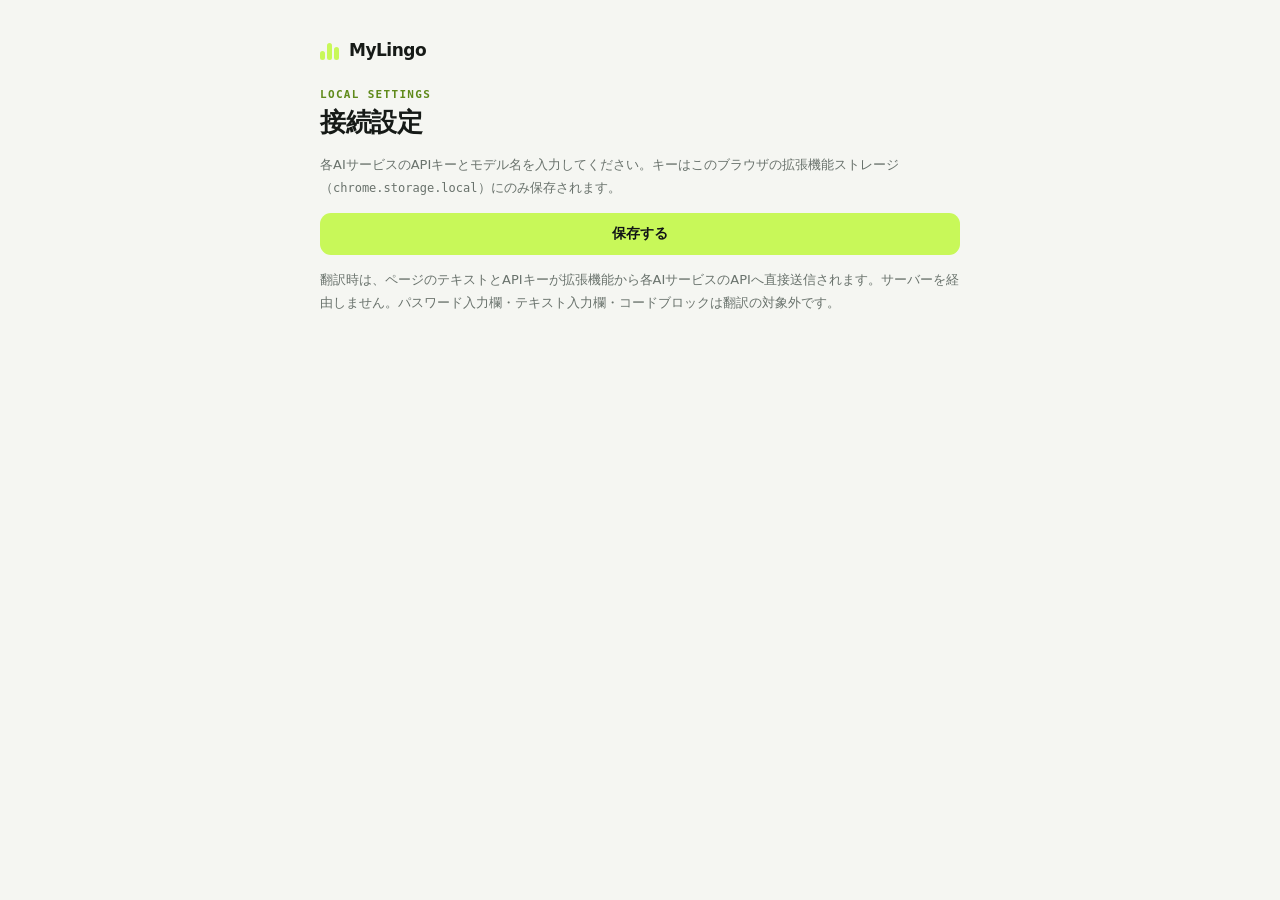
==== extension/options.html @ 5a867156 "Webページを翻訳するChrome拡張機能を追加 ChatGPT / Claude / Gemini を切り替えてページ全体を翻訳し、原文に戻せる Manifest V3 拡張機能を extensio" ====
<!doctype html>
<html lang="ja">
  <head>
    <meta charset="UTF-8" />
    <title>MyLingo 設定</title>
    <link rel="stylesheet" href="ui.css" />
  </head>
  <body class="options">
    <main class="options-shell">
      <header class="options-head">
        <span class="brand"><span class="brand-mark"><i></i><i></i><i></i></span>MyLingo</span>
        <p class="eyebrow">LOCAL SETTINGS</p>
        <h1>接続設定</h1>
        <p class="settings-description">各AIサービスのAPIキーとモデル名を入力してください。キーはこのブラウザの拡張機能ストレージ（<code>chrome.storage.local</code>）にのみ保存されます。</p>
      </header>

      <form id="settingsForm">
        <div id="providerFields"></div>
        <button type="submit" class="primary-button">保存する</button>
      </form>

      <p class="security-note">翻訳時は、ページのテキストとAPIキーが拡張機能から各AIサービスのAPIへ直接送信されます。サーバーを経由しません。パスワード入力欄・テキスト入力欄・コードブロックは翻訳の対象外です。</p>
    </main>
    <div id="toast" class="toast" role="status"></div>
    <script type="module" src="options.js"></script>
  </body>
</html>
---- extension/ui.css ----
:root { color-scheme:dark; --bg:#111516; --surface:#171c1d; --surface-2:#1c2223; --line:#2a3233; --text:#edf0ea; --text-secondary:#cbd1cd; --muted:#8f9894; --placeholder:#66706d; --chip-bg:#141819; --chip-active-bg:#2a3030; --input-bg:#121617; --input-btn-bg:#202627; --input-btn-text:#aeb5b2; --lime:#c8f859; --lime-dark:#a9d54a; --lime-ink:#c8f859; --lime-border:#c8f85955; --warn:#f5c26b; --error:#ff8f8f; }
@media (prefers-color-scheme: light) {
  :root { color-scheme:light; --bg:#f5f6f2; --surface:#ffffff; --surface-2:#eef1ea; --line:#dde2d9; --text:#161a17; --text-secondary:#3d453f; --muted:#69726c; --placeholder:#8a938c; --chip-bg:#eef1ea; --chip-active-bg:#ffffff; --input-bg:#f2f4ef; --input-btn-bg:#e6e9e1; --input-btn-text:#4b5349; --lime-ink:#5f8a1a; --lime-border:#5f8a1a40; --warn:#a46200; --error:#c62828; }
}
* { box-sizing:border-box; }
body { margin:0; color:var(--text); background:var(--bg); font-family:Manrope,"Noto Sans JP","Hiragino Sans","Yu Gothic UI",system-ui,sans-serif; }
button,input,select { font:inherit; } button { color:inherit; cursor:pointer; }

.brand { display:flex; align-items:center; gap:9px; font-size:17px; font-weight:800; letter-spacing:-.5px; }
.brand-mark { width:20px; height:20px; display:flex; gap:2px; align-items:flex-end; } .brand-mark i { width:5px; border-radius:4px; background:var(--lime); display:block; } .brand-mark i:nth-child(1){height:9px}.brand-mark i:nth-child(2){height:17px}.brand-mark i:nth-child(3){height:13px}
.icon-button { border:1px solid transparent; background:transparent; border-radius:9px; padding:6px; display:grid; place-items:center; color:var(--text-secondary); } .icon-button:hover { background:var(--surface-2); border-color:var(--line); } .icon-button svg { width:19px; height:19px; fill:none; stroke:currentColor; stroke-width:1.7; stroke-linecap:round; stroke-linejoin:round; }
.provider-orb { width:18px; height:18px; display:grid; place-items:center; border-radius:50%; font-size:12px; line-height:1; flex:none; } .openai{color:#101516;background:#e7eee7}.anthropic{color:#151617;background:#dfb594;font-size:10px}.gemini{color:#152140;background:linear-gradient(135deg,#80c7ff,#d6aaff)}
.field-label { display:block; color:var(--muted); font-size:12px; font-weight:700; letter-spacing:.03em; }
.primary-button { width:100%; border:0; border-radius:11px; padding:12px; background:var(--lime); color:#111516; font-weight:800; font-size:14px; transition:.2s; } .primary-button:hover { background:var(--lime-dark); } .primary-button:disabled { opacity:.45; cursor:not-allowed; }
.model-label { font-family:"DM Mono",ui-monospace,monospace; font-size:10px; letter-spacing:.06em; color:var(--lime-ink); border:1px solid var(--lime-border); padding:4px 8px; border-radius:99px; max-width:170px; overflow:hidden; text-overflow:ellipsis; white-space:nowrap; }

/* Popup */
.popup { width:340px; padding:14px 16px 12px; display:flex; flex-direction:column; gap:12px; }
.topbar { display:flex; align-items:center; justify-content:space-between; }
.provider-switcher { display:grid; grid-template-columns:repeat(3,1fr); gap:3px; padding:4px; border:1px solid var(--line); border-radius:12px; background:var(--chip-bg); }
.provider { border:0; background:transparent; border-radius:8px; color:var(--muted); display:flex; gap:6px; align-items:center; justify-content:center; padding:8px 4px; font-weight:700; font-size:12px; transition:.2s; } .provider:hover { color:var(--text); } .provider.active { background:var(--chip-active-bg); color:var(--text); box-shadow:0 1px 2px #0005; }
.field-row { display:flex; align-items:center; justify-content:space-between; gap:12px; }
.select { flex:1; max-width:200px; border:1px solid var(--line); background:var(--surface-2); color:var(--text-secondary); font-size:12px; padding:7px 8px; border-radius:8px; }
.progress { height:4px; border-radius:99px; background:var(--surface-2); overflow:hidden; margin-top:-4px; } .progress span { display:block; height:100%; width:0; background:var(--lime); transition:width .3s; }
.status { margin:0; min-height:1em; font-size:12px; line-height:1.6; color:var(--text-secondary); white-space:pre-wrap; word-break:break-word; } .status:empty { display:none; } .status.ok { color:var(--lime-ink); } .status.warn { color:var(--warn); } .status.error { color:var(--error); }
.popup-footer { display:flex; align-items:center; justify-content:space-between; padding-top:10px; border-top:1px solid var(--line); color:var(--muted); font-size:11px; }

/* Options */
.options { min-height:100vh; }
.options-shell { width:min(640px, calc(100% - 32px)); margin:0 auto; padding:40px 0 60px; }
.options-head h1 { margin:4px 0 10px; font-size:26px; letter-spacing:-.5px; } .options-head .brand { margin-bottom:28px; }
.eyebrow { margin:0; color:var(--lime-ink); font:700 11px "DM Mono",ui-monospace,monospace; letter-spacing:.12em; }
.settings-description,.security-note { color:var(--muted); font-size:13px; line-height:1.8; } code { font-size:12px; }
.provider-card { margin:18px 0; padding:20px; border:1px solid var(--line); border-radius:16px; background:var(--surface); display:flex; flex-direction:column; gap:8px; }
.provider-card h2 { margin:0 0 6px; display:flex; align-items:center; gap:10px; font-size:16px; } .provider-card .field-label { margin-top:6px; }
.key-field { display:flex; border:1px solid var(--line); border-radius:10px; background:var(--input-bg); overflow:hidden; } .key-field input { flex:1; min-width:0; border:0; outline:0; background:transparent; color:var(--text); padding:11px 12px; } .key-field button { border:0; background:var(--input-btn-bg); color:var(--input-btn-text); padding:0 14px; font-size:12px; font-weight:700; }
.model-input { border:1px solid var(--line); border-radius:10px; background:var(--input-bg); color:var(--text); padding:11px 12px; outline:0; font-family:"DM Mono",ui-monospace,monospace; font-size:13px; } .model-input:focus,.key-field:focus-within { border-color:var(--lime-border); }
input::placeholder { color:var(--placeholder); }
.toast { position:fixed; left:50%; bottom:28px; transform:translate(-50%,20px); opacity:0; pointer-events:none; padding:10px 16px; border-radius:10px; background:var(--text); color:var(--bg); font-size:13px; font-weight:700; transition:.25s; } .toast.show { opacity:1; transform:translate(-50%,0); }
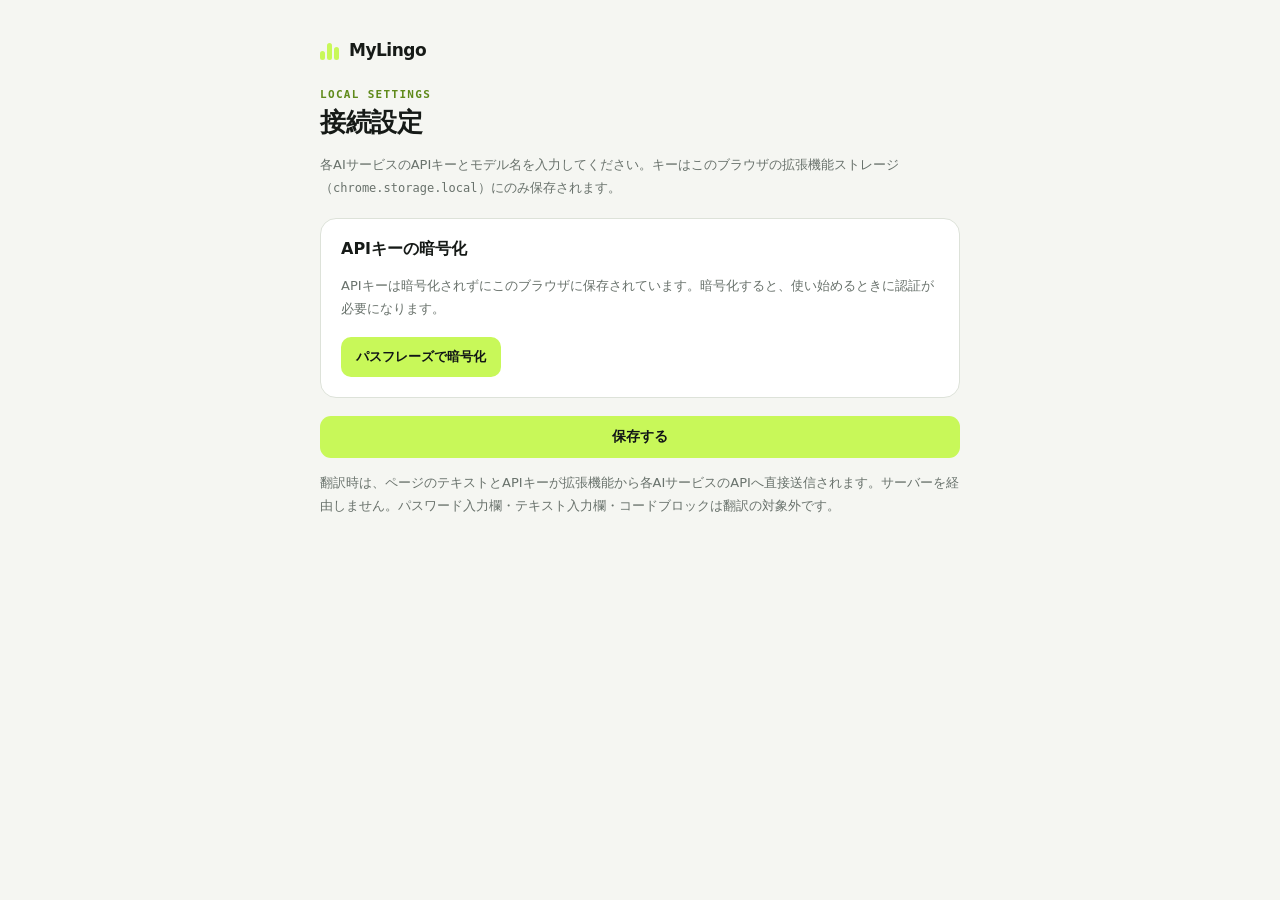
==== commit d6fc9b7b: "APIキーをパスキーまたはパスフレーズで暗号化して保存できるようにする Webアプリと拡張機能の設定画面に「APIキーの暗号化」を追加。パスキー （WebAuthn PRF、Touch ID など）ま" ====
--- a/extension/options.html
+++ b/extension/options.html
@@ -14,6 +14,11 @@
         <p class="settings-description">各AIサービスのAPIキーとモデル名を入力してください。キーはこのブラウザの拡張機能ストレージ（<code>chrome.storage.local</code>）にのみ保存されます。</p>
       </header>
 
+      <section class="provider-card vault" aria-labelledby="vaultTitle">
+        <h2 id="vaultTitle">APIキーの暗号化</h2>
+        <div id="vaultPanel"></div>
+      </section>
+
       <form id="settingsForm">
         <div id="providerFields"></div>
         <button type="submit" class="primary-button">保存する</button>
@@ -22,6 +27,7 @@
       <p class="security-note">翻訳時は、ページのテキストとAPIキーが拡張機能から各AIサービスのAPIへ直接送信されます。サーバーを経由しません。パスワード入力欄・テキスト入力欄・コードブロックは翻訳の対象外です。</p>
     </main>
     <div id="toast" class="toast" role="status"></div>
+    <script src="lib/vault.js"></script>
     <script type="module" src="options.js"></script>
   </body>
 </html>
--- a/extension/ui.css
+++ b/extension/ui.css
@@ -37,3 +37,12 @@
 .model-input { border:1px solid var(--line); border-radius:10px; background:var(--input-bg); color:var(--text); padding:11px 12px; outline:0; font-family:"DM Mono",ui-monospace,monospace; font-size:13px; } .model-input:focus,.key-field:focus-within { border-color:var(--lime-border); }
 input::placeholder { color:var(--placeholder); }
 .toast { position:fixed; left:50%; bottom:28px; transform:translate(-50%,20px); opacity:0; pointer-events:none; padding:10px 16px; border-radius:10px; background:var(--text); color:var(--bg); font-size:13px; font-weight:700; transition:.25s; } .toast.show { opacity:1; transform:translate(-50%,0); }
+.hint { font-weight:500; color:var(--placeholder); margin-left:6px; letter-spacing:0; }
+.vault-status { margin:0 0 4px; font-size:13px; line-height:1.8; color:var(--muted); } .vault-status.ok { color:var(--lime-ink); } .vault-status.warn { color:var(--warn); }
+.vault-input { border:1px solid var(--line); border-radius:10px; background:var(--input-bg); color:var(--text); padding:11px 12px; outline:0; font-family:"DM Mono",ui-monospace,monospace; font-size:13px; } .vault-input:focus { border-color:var(--lime-border); }
+.vault-buttons { display:flex; flex-wrap:wrap; gap:8px; margin-top:4px; }
+.vault-button { border:1px solid var(--line); border-radius:10px; padding:10px 14px; background:var(--input-btn-bg); color:var(--text-secondary); font-size:13px; font-weight:700; } .vault-button.primary { border-color:transparent; background:var(--lime); color:#111516; } .vault-button.primary:hover { background:var(--lime-dark); }
+.vault-button:disabled,.vault-link:disabled { opacity:.5; cursor:progress; }
+.vault-link { align-self:flex-start; border:0; background:transparent; color:var(--muted); font-size:12px; padding:6px 0 0; text-decoration:underline; }
+.vault-error { margin:4px 0 0; color:var(--error); font-size:13px; line-height:1.7; }
+#vaultPanel { display:flex; flex-direction:column; gap:8px; }
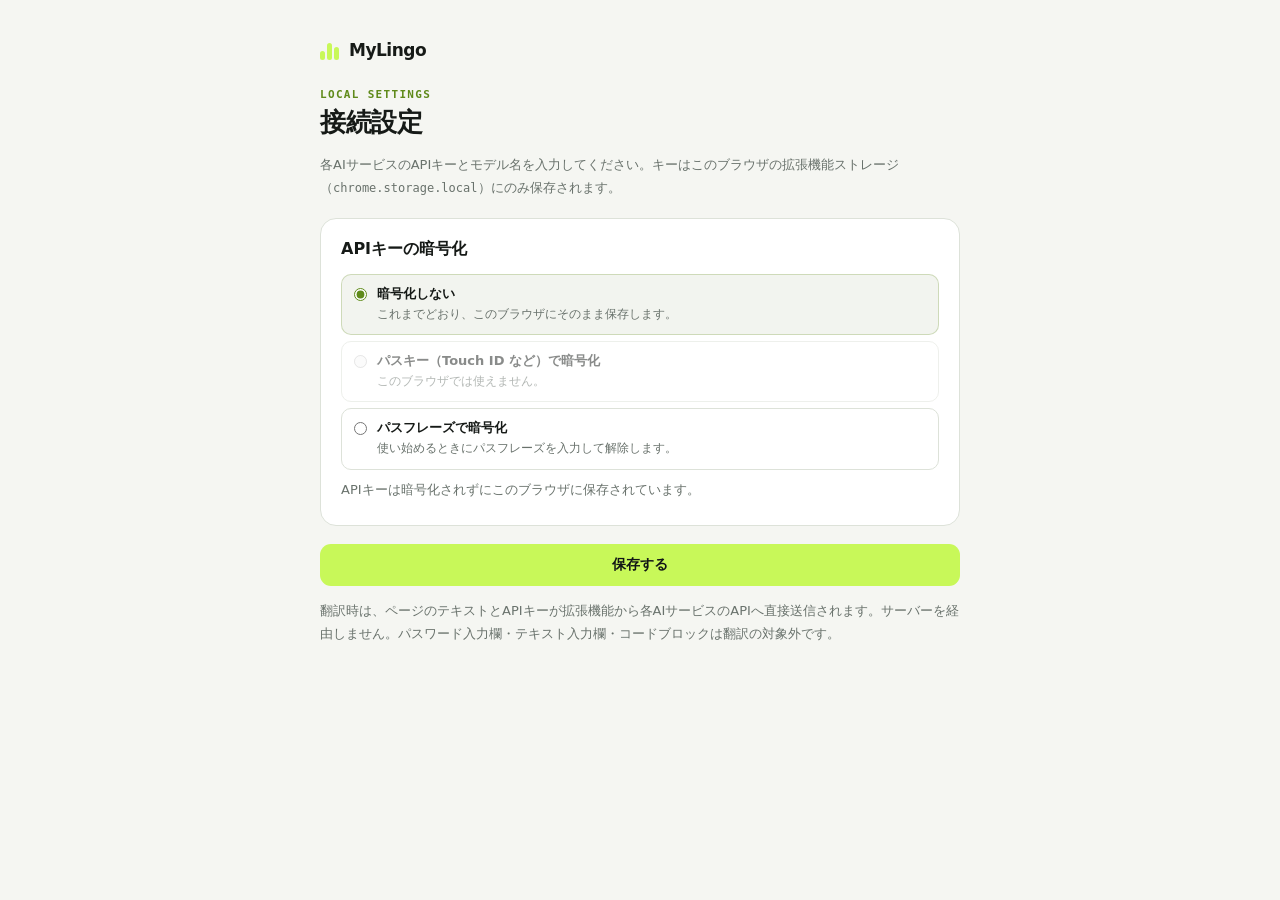
==== commit 9c2e4c26: "Move the commit hash to the settings screens Show it at the bottom of the web app's settings panel a" ====
--- a/extension/options.html
+++ b/extension/options.html
@@ -25,8 +25,10 @@
       </form>
 
       <p class="security-note">翻訳時は、ページのテキストとAPIキーが拡張機能から各AIサービスのAPIへ直接送信されます。サーバーを経由しません。パスワード入力欄・テキスト入力欄・コードブロックは翻訳の対象外です。</p>
+      <p class="commit-hash">コミット <span id="commitHash"></span></p>
     </main>
     <div id="toast" class="toast" role="status"></div>
+    <script src="lib/version.js"></script>
     <script src="lib/vault.js"></script>
     <script type="module" src="options.js"></script>
   </body>
--- a/extension/ui.css
+++ b/extension/ui.css
@@ -24,6 +24,8 @@
 .progress { height:4px; border-radius:99px; background:var(--surface-2); overflow:hidden; margin-top:-4px; } .progress span { display:block; height:100%; width:0; background:var(--lime); transition:width .3s; }
 .status { margin:0; min-height:1em; font-size:12px; line-height:1.6; color:var(--text-secondary); white-space:pre-wrap; word-break:break-word; } .status:empty { display:none; } .status.ok { color:var(--lime-ink); } .status.warn { color:var(--warn); } .status.error { color:var(--error); }
 .popup-footer { display:flex; align-items:center; justify-content:space-between; padding-top:10px; border-top:1px solid var(--line); color:var(--muted); font-size:11px; }
+.commit-hash { margin:16px 0 0; color:var(--muted); font-family:"DM Mono",ui-monospace,monospace; font-size:10px; opacity:.6; }
+.commit-hash:has(span:empty) { display:none; }
 
 /* Options */
 .options { min-height:100vh; }
@@ -46,3 +48,5 @@
 .vault-link { align-self:flex-start; border:0; background:transparent; color:var(--muted); font-size:12px; padding:6px 0 0; text-decoration:underline; }
 .vault-error { margin:4px 0 0; color:var(--error); font-size:13px; line-height:1.7; }
 #vaultPanel { display:flex; flex-direction:column; gap:8px; }
+.vault-options { display:grid; gap:6px; } .vault-option { display:flex; gap:10px; align-items:flex-start; padding:10px 12px; border:1px solid var(--line); border-radius:10px; cursor:pointer; } .vault-option:has(input:checked) { border-color:var(--lime-border); background:var(--input-bg); } .vault-option:has(input:disabled:not(:checked)) { opacity:.5; cursor:not-allowed; }
+.vault-option input { margin:3px 0 0; accent-color:var(--lime-ink); } .vault-option strong { display:block; font-size:13px; color:var(--text); } .vault-option small { display:block; font-size:12px; color:var(--muted); line-height:1.6; margin-top:2px; }
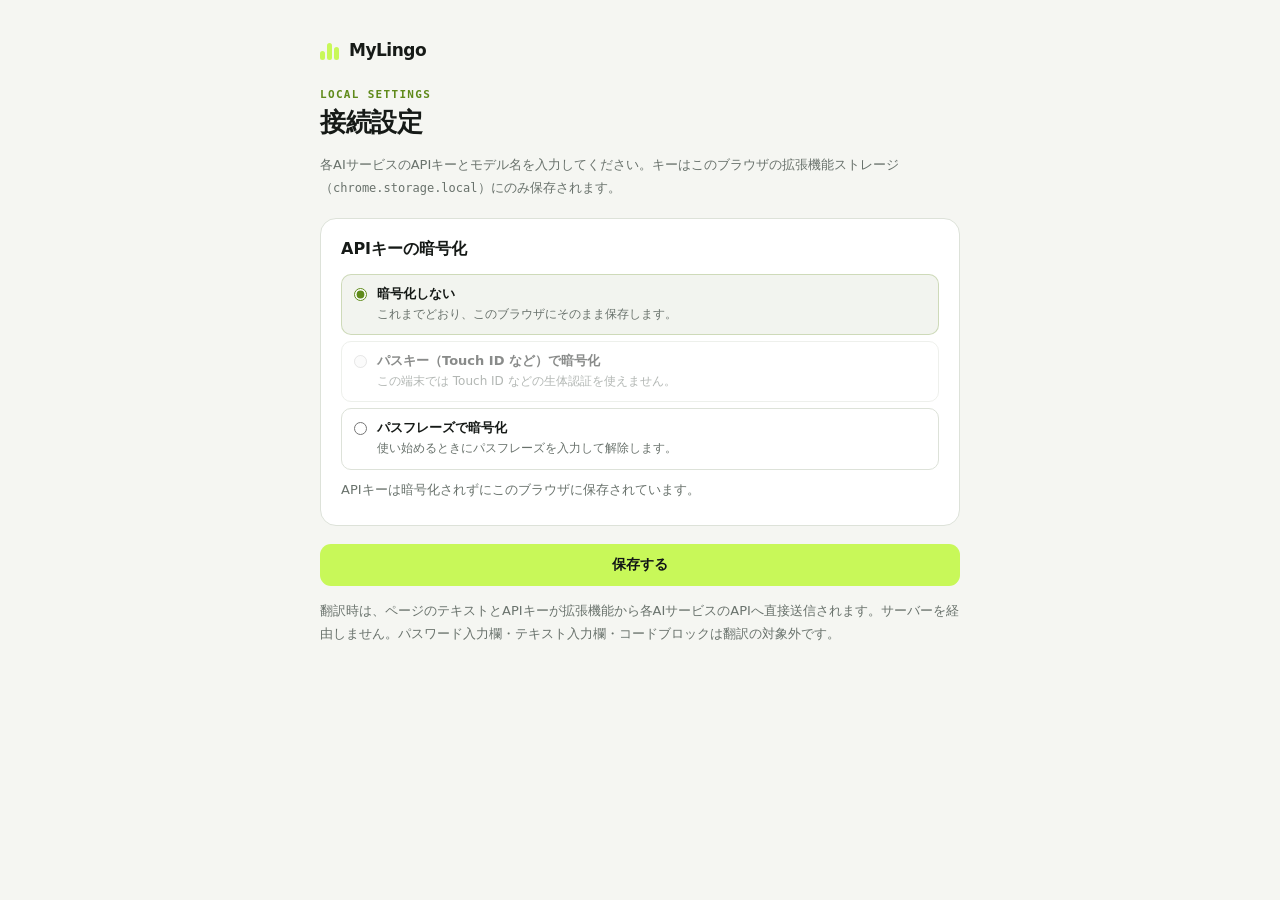
==== commit 436d0107: "ロック中に翻訳しようとしたら、その場でロック解除を始める これまではロック中に翻訳すると案内メッセージを出すだけだった。 Webアプリは設定パネルを開いてパスキー認証を始める（パスフレーズなら 入力欄" ====
--- a/extension/options.html
+++ b/extension/options.html
@@ -16,6 +16,7 @@
 
       <section class="provider-card vault" aria-labelledby="vaultTitle">
         <h2 id="vaultTitle">APIキーの暗号化</h2>
+        <p class="unlock-notice" id="unlockNotice" hidden>翻訳を始めるには、APIキーのロックを解除してください。解除すると元のタブに戻って翻訳を続けます。</p>
         <div id="vaultPanel"></div>
       </section>
 
--- a/extension/ui.css
+++ b/extension/ui.css
@@ -50,3 +50,4 @@
 #vaultPanel { display:flex; flex-direction:column; gap:8px; }
 .vault-options { display:grid; gap:6px; } .vault-option { display:flex; gap:10px; align-items:flex-start; padding:10px 12px; border:1px solid var(--line); border-radius:10px; cursor:pointer; } .vault-option:has(input:checked) { border-color:var(--lime-border); background:var(--input-bg); } .vault-option:has(input:disabled:not(:checked)) { opacity:.5; cursor:not-allowed; }
 .vault-option input { margin:3px 0 0; accent-color:var(--lime-ink); } .vault-option strong { display:block; font-size:13px; color:var(--text); } .vault-option small { display:block; font-size:12px; color:var(--muted); line-height:1.6; margin-top:2px; }
+.unlock-notice { margin:0; padding:10px 12px; border-radius:10px; background:var(--input-bg); border:1px solid var(--lime-border); color:var(--text); font-size:13px; line-height:1.7; } .unlock-notice[hidden] { display:none; }
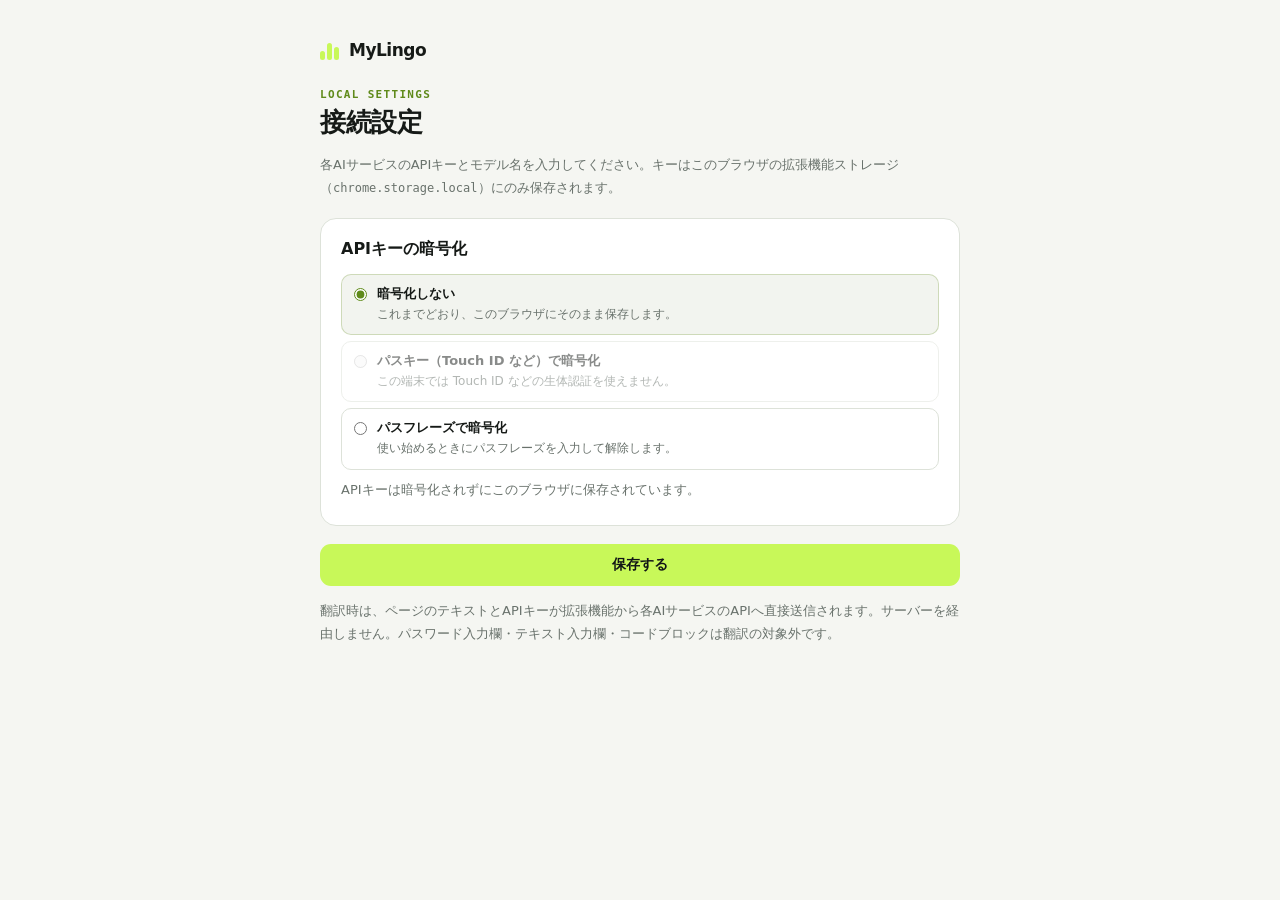
==== commit 695cc4d7: "拡張機能のロック解除を設定画面ではなくポップアップと小さなウィンドウで行う ロック中に翻訳しようとすると設定画面のタブが開いていた。パスフレーズは ポップアップの入力欄で解除して、そのまま翻訳する。パ" ====
--- a/extension/options.html
+++ b/extension/options.html
@@ -16,7 +16,6 @@
 
       <section class="provider-card vault" aria-labelledby="vaultTitle">
         <h2 id="vaultTitle">APIキーの暗号化</h2>
-        <p class="unlock-notice" id="unlockNotice" hidden>翻訳を始めるには、APIキーのロックを解除してください。解除すると元のタブに戻って翻訳を続けます。</p>
         <div id="vaultPanel"></div>
       </section>
 
--- a/extension/ui.css
+++ b/extension/ui.css
@@ -50,4 +50,4 @@
 #vaultPanel { display:flex; flex-direction:column; gap:8px; }
 .vault-options { display:grid; gap:6px; } .vault-option { display:flex; gap:10px; align-items:flex-start; padding:10px 12px; border:1px solid var(--line); border-radius:10px; cursor:pointer; } .vault-option:has(input:checked) { border-color:var(--lime-border); background:var(--input-bg); } .vault-option:has(input:disabled:not(:checked)) { opacity:.5; cursor:not-allowed; }
 .vault-option input { margin:3px 0 0; accent-color:var(--lime-ink); } .vault-option strong { display:block; font-size:13px; color:var(--text); } .vault-option small { display:block; font-size:12px; color:var(--muted); line-height:1.6; margin-top:2px; }
-.unlock-notice { margin:0; padding:10px 12px; border-radius:10px; background:var(--input-bg); border:1px solid var(--lime-border); color:var(--text); font-size:13px; line-height:1.7; } .unlock-notice[hidden] { display:none; }
+.unlock-window { width:auto; } .unlock-window .model-input { width:100%; box-sizing:border-box; }
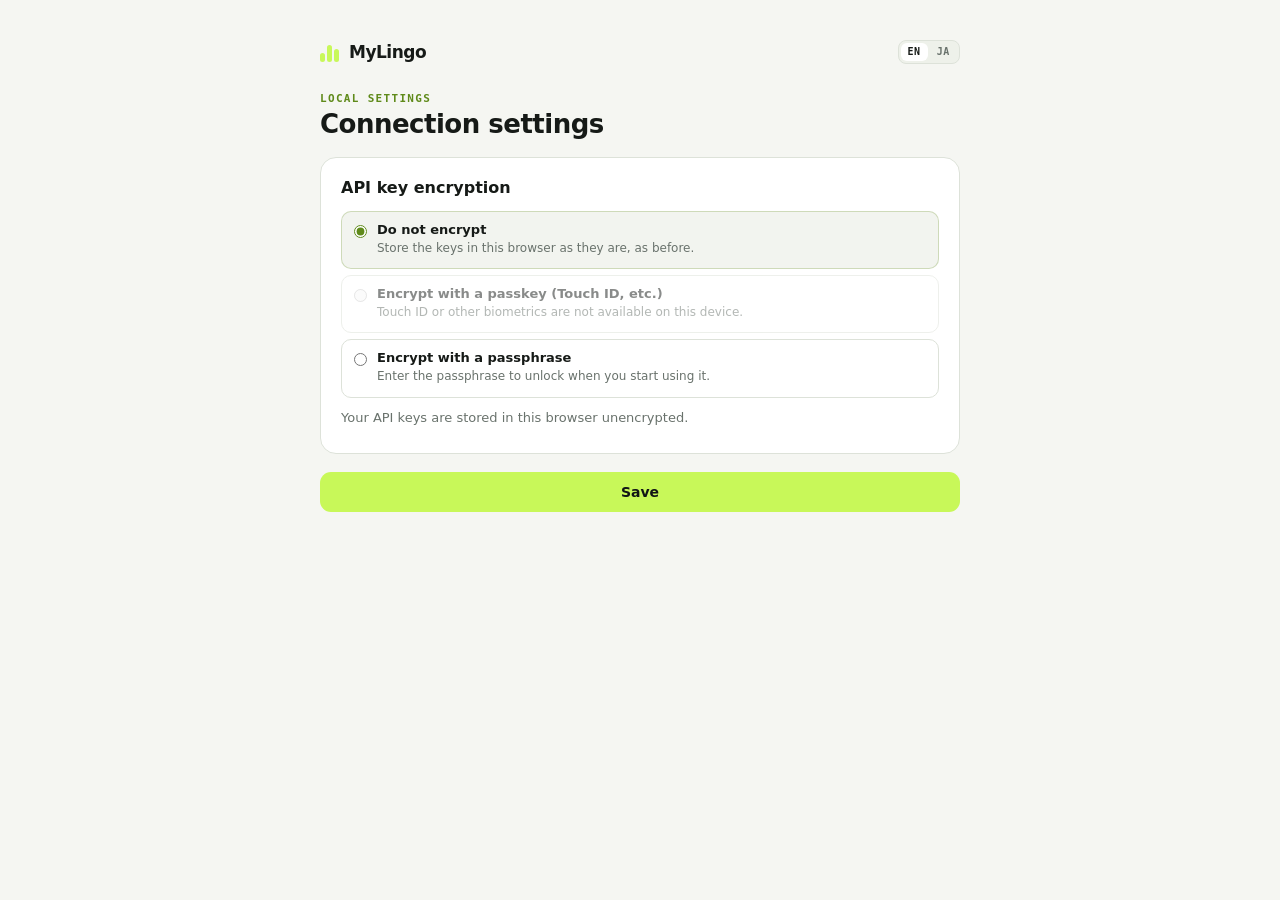
==== commit 88826d26: "UIを英語・日本語に対応し、READMEを英語版と日本語版に分ける - 共用の extension/lib/i18n.js に英語・日本語の文言を集約し、Webアプリと拡張機能（ポップアップ・設定画面" ====
--- a/extension/options.html
+++ b/extension/options.html
@@ -1,31 +1,31 @@
 <!doctype html>
-<html lang="ja">
+<html lang="en">
   <head>
     <meta charset="UTF-8" />
-    <title>MyLingo 設定</title>
+    <title data-i18n="options.pageTitle">MyLingo Settings</title>
     <link rel="stylesheet" href="ui.css" />
   </head>
   <body class="options">
     <main class="options-shell">
       <header class="options-head">
-        <span class="brand"><span class="brand-mark"><i></i><i></i><i></i></span>MyLingo</span>
-        <p class="eyebrow">LOCAL SETTINGS</p>
-        <h1>接続設定</h1>
-        <p class="settings-description">各AIサービスのAPIキーとモデル名を入力してください。キーはこのブラウザの拡張機能ストレージ（<code>chrome.storage.local</code>）にのみ保存されます。</p>
+        <div class="topbar"><span class="brand"><span class="brand-mark"><i></i><i></i><i></i></span>MyLingo</span><span id="langSwitch"></span></div>
+        <p class="eyebrow" data-i18n="settings.eyebrow">LOCAL SETTINGS</p>
+        <h1 data-i18n="settings.title">Connection settings</h1>
+        <p class="settings-description" data-i18n-html="options.description"></p>
       </header>
 
       <section class="provider-card vault" aria-labelledby="vaultTitle">
-        <h2 id="vaultTitle">APIキーの暗号化</h2>
+        <h2 id="vaultTitle" data-i18n="vault.title">API key encryption</h2>
         <div id="vaultPanel"></div>
       </section>
 
       <form id="settingsForm">
         <div id="providerFields"></div>
-        <button type="submit" class="primary-button">保存する</button>
+        <button type="submit" class="primary-button" data-i18n="settings.save">Save</button>
       </form>
 
-      <p class="security-note">翻訳時は、ページのテキストとAPIキーが拡張機能から各AIサービスのAPIへ直接送信されます。サーバーを経由しません。パスワード入力欄・テキスト入力欄・コードブロックは翻訳の対象外です。</p>
-      <p class="commit-hash">コミット <span id="commitHash"></span></p>
+      <p class="security-note" data-i18n="options.securityNote"></p>
+      <p class="commit-hash"><span data-i18n="settings.commit">Commit</span> <span id="commitHash"></span></p>
     </main>
     <div id="toast" class="toast" role="status"></div>
     <script src="lib/version.js"></script>
--- a/extension/ui.css
+++ b/extension/ui.css
@@ -20,6 +20,7 @@
 .provider-switcher { display:grid; grid-template-columns:repeat(3,1fr); gap:3px; padding:4px; border:1px solid var(--line); border-radius:12px; background:var(--chip-bg); }
 .provider { border:0; background:transparent; border-radius:8px; color:var(--muted); display:flex; gap:6px; align-items:center; justify-content:center; padding:8px 4px; font-weight:700; font-size:12px; transition:.2s; } .provider:hover { color:var(--text); } .provider.active { background:var(--chip-active-bg); color:var(--text); box-shadow:0 1px 2px #0005; }
 .field-row { display:flex; align-items:center; justify-content:space-between; gap:12px; }
+.model-input.custom-target { width:100%; box-sizing:border-box; font-family:inherit; } .custom-target[hidden] { display:none; }
 .select { flex:1; max-width:200px; border:1px solid var(--line); background:var(--surface-2); color:var(--text-secondary); font-size:12px; padding:7px 8px; border-radius:8px; }
 .progress { height:4px; border-radius:99px; background:var(--surface-2); overflow:hidden; margin-top:-4px; } .progress span { display:block; height:100%; width:0; background:var(--lime); transition:width .3s; }
 .status { margin:0; min-height:1em; font-size:12px; line-height:1.6; color:var(--text-secondary); white-space:pre-wrap; word-break:break-word; } .status:empty { display:none; } .status.ok { color:var(--lime-ink); } .status.warn { color:var(--warn); } .status.error { color:var(--error); }
@@ -51,3 +52,6 @@
 .vault-options { display:grid; gap:6px; } .vault-option { display:flex; gap:10px; align-items:flex-start; padding:10px 12px; border:1px solid var(--line); border-radius:10px; cursor:pointer; } .vault-option:has(input:checked) { border-color:var(--lime-border); background:var(--input-bg); } .vault-option:has(input:disabled:not(:checked)) { opacity:.5; cursor:not-allowed; }
 .vault-option input { margin:3px 0 0; accent-color:var(--lime-ink); } .vault-option strong { display:block; font-size:13px; color:var(--text); } .vault-option small { display:block; font-size:12px; color:var(--muted); line-height:1.6; margin-top:2px; }
 .unlock-window { width:auto; } .unlock-window .model-input { width:100%; box-sizing:border-box; }
+.topbar-actions { display:flex; align-items:center; gap:6px; }
+.lang-switch { display:inline-flex; gap:2px; padding:2px; border:1px solid var(--line); border-radius:8px; background:var(--chip-bg); } .lang-switch button { border:0; background:transparent; color:var(--muted); font:700 10px/1 "DM Mono",ui-monospace,monospace; letter-spacing:.06em; padding:4px 7px; border-radius:6px; } .lang-switch button:hover { color:var(--text); } .lang-switch button[aria-pressed="true"] { background:var(--chip-active-bg); color:var(--text); }
+.options-head .topbar { margin-bottom:28px; } .options-head .topbar .brand { margin-bottom:0; }
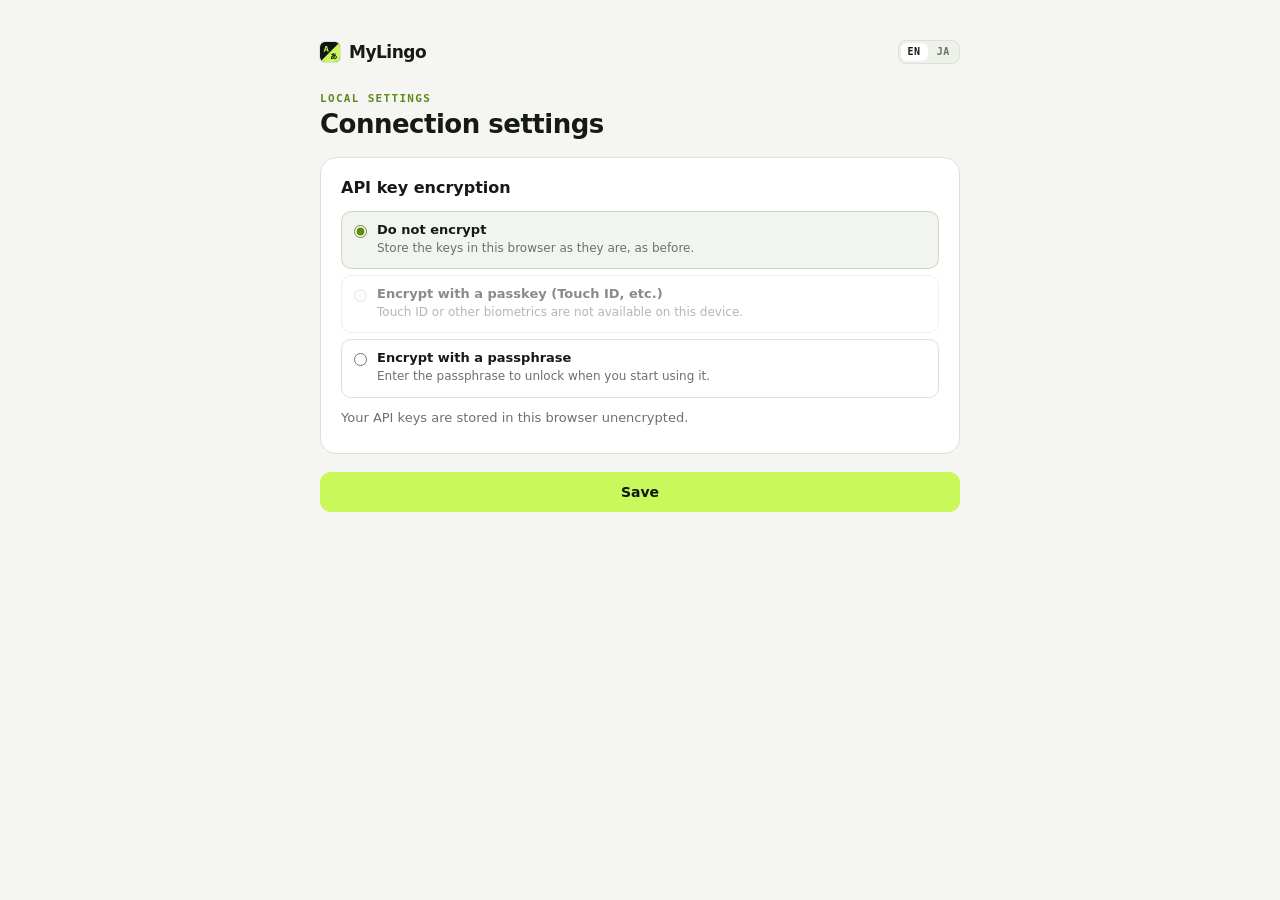
==== commit d822c433: "Web・拡張機能: ヘッダーのロゴを新しいアイコン（A／あ）に変更 - assets/favicon.svg を extension/icons/icon.svg に移し、Webアプリのファビコン・ヘ" ====
--- a/extension/options.html
+++ b/extension/options.html
@@ -8,7 +8,7 @@
   <body class="options">
     <main class="options-shell">
       <header class="options-head">
-        <div class="topbar"><span class="brand"><span class="brand-mark"><i></i><i></i><i></i></span>MyLingo</span><span id="langSwitch"></span></div>
+        <div class="topbar"><span class="brand"><img class="brand-mark" src="icons/icon.svg" alt="" />MyLingo</span><span id="langSwitch"></span></div>
         <p class="eyebrow" data-i18n="settings.eyebrow">LOCAL SETTINGS</p>
         <h1 data-i18n="settings.title">Connection settings</h1>
         <p class="settings-description" data-i18n-html="options.description"></p>
--- a/extension/ui.css
+++ b/extension/ui.css
@@ -7,7 +7,7 @@
 button,input,select { font:inherit; } button { color:inherit; cursor:pointer; }
 
 .brand { display:flex; align-items:center; gap:9px; font-size:17px; font-weight:800; letter-spacing:-.5px; }
-.brand-mark { width:20px; height:20px; display:flex; gap:2px; align-items:flex-end; } .brand-mark i { width:5px; border-radius:4px; background:var(--lime); display:block; } .brand-mark i:nth-child(1){height:9px}.brand-mark i:nth-child(2){height:17px}.brand-mark i:nth-child(3){height:13px}
+.brand-mark { width:20px; height:20px; border-radius:5px; display:block; flex:none; box-shadow:0 0 0 1px var(--line); }
 .icon-button { border:1px solid transparent; background:transparent; border-radius:9px; padding:6px; display:grid; place-items:center; color:var(--text-secondary); } .icon-button:hover { background:var(--surface-2); border-color:var(--line); } .icon-button svg { width:19px; height:19px; fill:none; stroke:currentColor; stroke-width:1.7; stroke-linecap:round; stroke-linejoin:round; }
 .provider-orb { width:18px; height:18px; display:grid; place-items:center; border-radius:50%; font-size:12px; line-height:1; flex:none; } .openai{color:#101516;background:#e7eee7}.anthropic{color:#151617;background:#dfb594;font-size:10px}.gemini{color:#152140;background:linear-gradient(135deg,#80c7ff,#d6aaff)}
 .field-label { display:block; color:var(--muted); font-size:12px; font-weight:700; letter-spacing:.03em; }
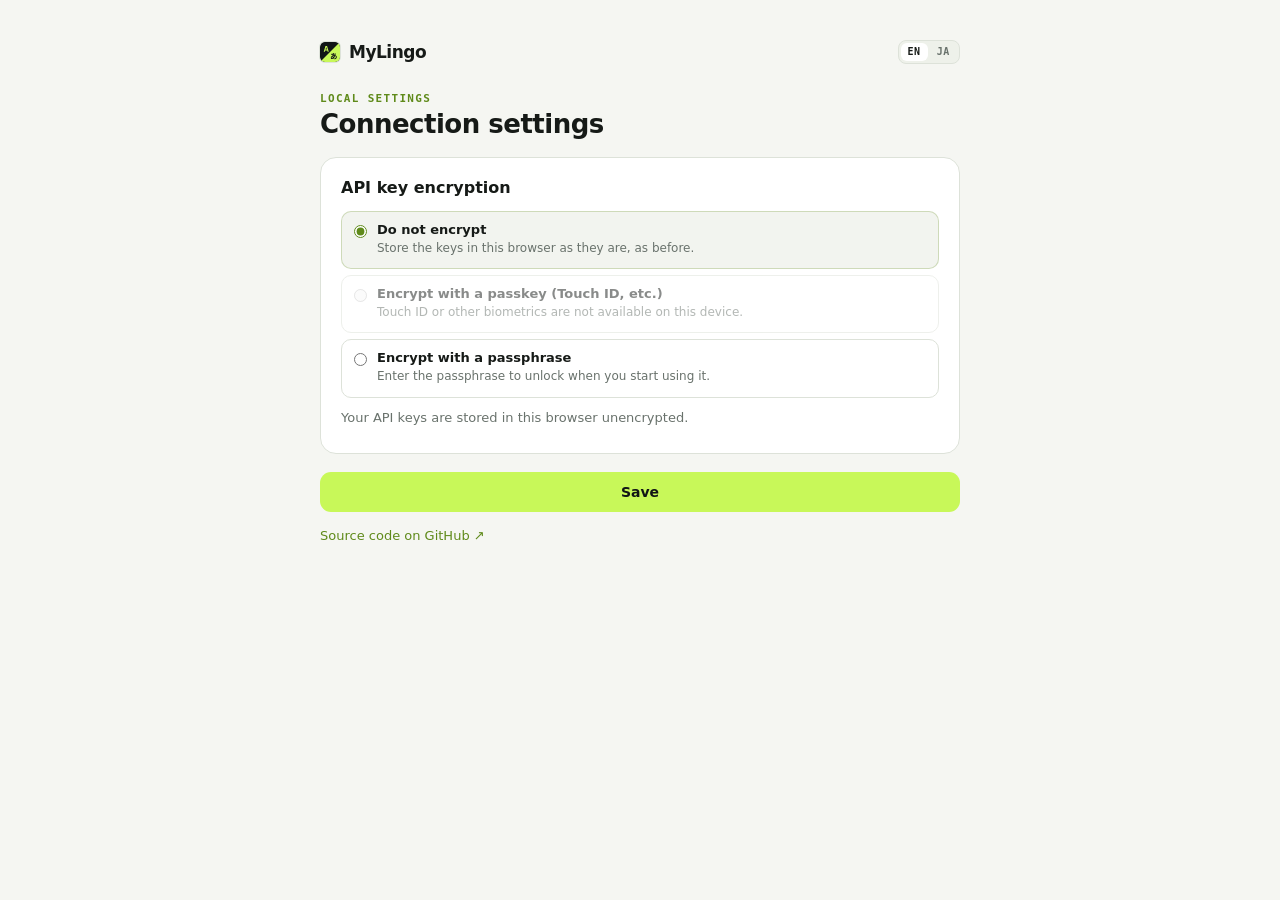
==== commit 1e840d90: "Web・拡張機能: 設定画面に GitHub リポジトリへのリンクを追加 Webアプリの設定パネルと拡張機能の設定画面の下部（コミットハッシュの上）に、ソースコード（https://github.co" ====
--- a/extension/options.html
+++ b/extension/options.html
@@ -25,6 +25,7 @@
       </form>
 
       <p class="security-note" data-i18n="options.securityNote"></p>
+      <p class="repo-link"><a href="https://github.com/shigeya-t/MyLingo" target="_blank" rel="noopener noreferrer" data-i18n="settings.repo">Source code on GitHub ↗</a></p>
       <p class="commit-hash"><span data-i18n="settings.commit">Commit</span> <span id="commitHash"></span></p>
     </main>
     <div id="toast" class="toast" role="status"></div>
--- a/extension/ui.css
+++ b/extension/ui.css
@@ -25,7 +25,8 @@
 .progress { height:4px; border-radius:99px; background:var(--surface-2); overflow:hidden; margin-top:-4px; } .progress span { display:block; height:100%; width:0; background:var(--lime); transition:width .3s; }
 .status { margin:0; min-height:1em; font-size:12px; line-height:1.6; color:var(--text-secondary); white-space:pre-wrap; word-break:break-word; } .status:empty { display:none; } .status.ok { color:var(--lime-ink); } .status.warn { color:var(--warn); } .status.error { color:var(--error); }
 .popup-footer { display:flex; align-items:center; justify-content:space-between; padding-top:10px; border-top:1px solid var(--line); color:var(--muted); font-size:11px; }
-.commit-hash { margin:16px 0 0; color:var(--muted); font-family:"DM Mono",ui-monospace,monospace; font-size:10px; opacity:.6; }
+.repo-link { margin:16px 0 0; font-size:13px; } .repo-link a { color:var(--lime-ink); text-decoration:none; } .repo-link a:hover { text-decoration:underline; }
+.commit-hash { margin:6px 0 0; color:var(--muted); font-family:"DM Mono",ui-monospace,monospace; font-size:10px; opacity:.6; }
 .commit-hash:has(span:empty) { display:none; }
 
 /* Options */
